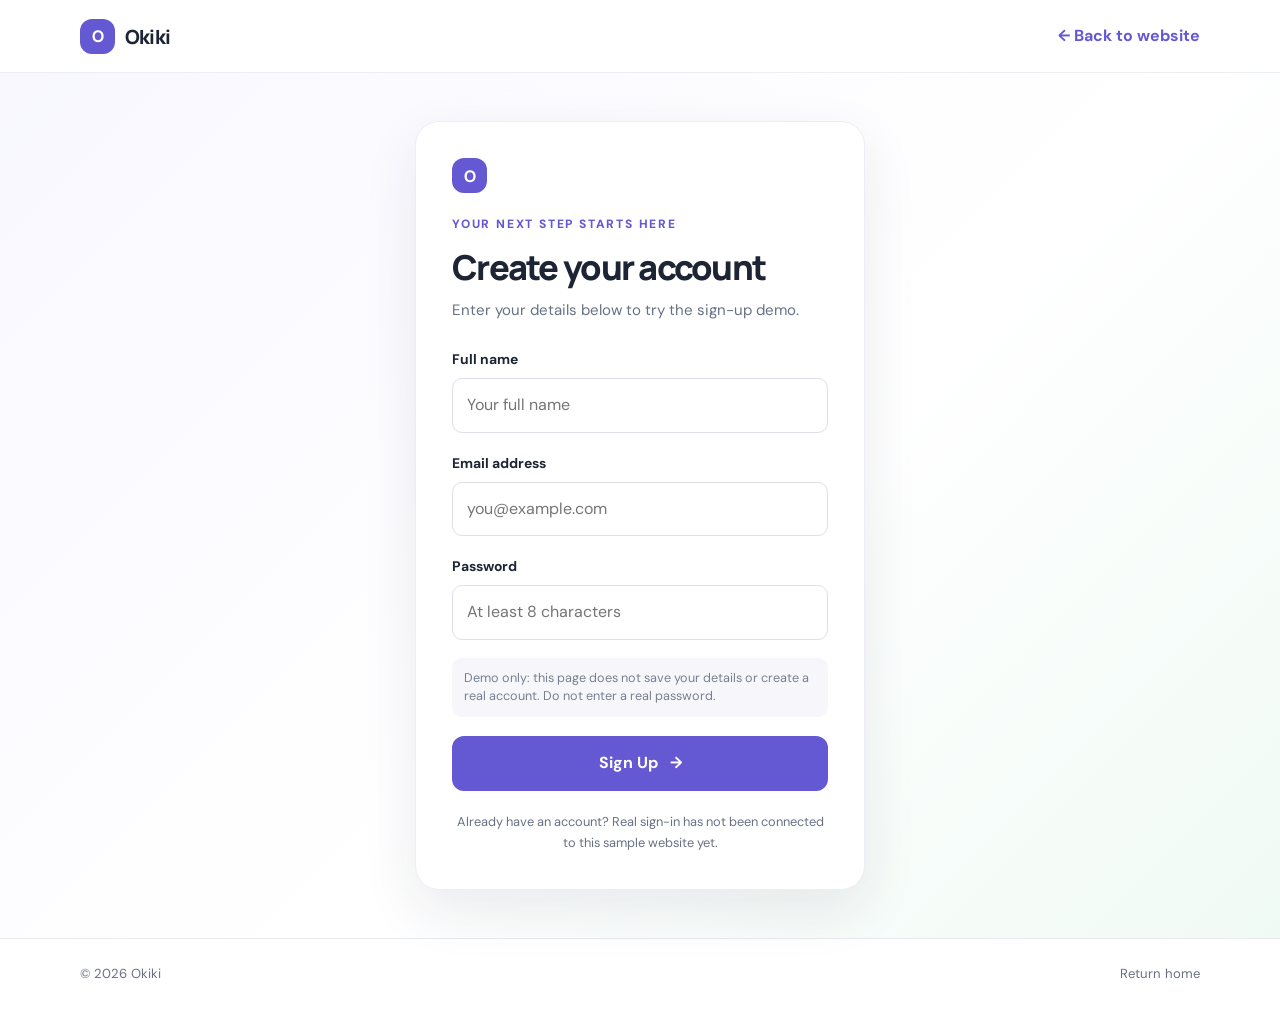
==== signup.html @ ec6d1c78 "Build responsive Okiki website with sign-up demo" ====
<!doctype html>
<html lang="en">
<head>
  <meta charset="utf-8">
  <meta name="viewport" content="width=device-width, initial-scale=1">
  <meta name="description" content="Try the Okiki sign-up demo.">
  <meta name="theme-color" content="#6558d3">
  <title>Sign Up | Okiki</title>
  <link rel="stylesheet" href="css/style.css">
  <script src="js/script.js" defer></script>
</head>
<body class="account-page">
  <header class="site-header">
    <nav class="navbar container" aria-label="Main navigation">
      <a class="brand" href="index.html"><span class="brand-mark">O</span> Okiki</a>
      <a class="text-link" href="index.html">← Back to website</a>
    </nav>
  </header>
  <main class="account-main">
    <section class="account-card">
      <div class="account-logo"><span class="brand-mark">O</span></div>
      <p class="eyebrow">YOUR NEXT STEP STARTS HERE</p>
      <h1>Create your account</h1>
      <p class="account-intro">Enter your details below to try the sign-up demo.</p>
      <form id="signup-form" class="account-form">
        <label for="full-name">Full name</label>
        <input id="full-name" name="name" type="text" placeholder="Your full name" autocomplete="name" required>
        <label for="signup-email">Email address</label>
        <input id="signup-email" name="email" type="email" placeholder="you@example.com" autocomplete="email" required>
        <label for="signup-password">Password</label>
        <input id="signup-password" name="password" type="password" placeholder="At least 8 characters" autocomplete="new-password" minlength="8" required>
        <p class="demo-note">Demo only: this page does not save your details or create a real account. Do not enter a real password.</p>
        <button class="button button-full" type="submit">Sign Up <span aria-hidden="true">→</span></button>
      </form>
      <p class="account-bottom">Already have an account? Real sign-in has not been connected to this sample website yet.</p>
    </section>
  </main>
  <footer class="site-footer"><div class="container footer-content"><p>© <span id="year"></span> Okiki</p><a href="index.html" class="back-top">Return home</a></div></footer>
</body>
</html>
---- css/style.css ----
@import url('https://fonts.googleapis.com/css2?family=DM+Sans:wght@400;500;600;700&family=Manrope:wght@400;500;600;700;800&display=swap');

:root {
  --ink: #1d2433;
  --muted: #687184;
  --purple: #6558d3;
  --purple-dark: #5145b8;
  --lavender: #f3f1ff;
  --green: #dff5e9;
  --line: #e9eaf0;
  --white: #fff;
  --shadow: 0 20px 55px rgba(35, 36, 70, .09);
}
* { box-sizing: border-box; }
html { scroll-behavior: smooth; scroll-padding-top: 92px; }
body { margin: 0; color: var(--ink); background: var(--white); font-family: 'DM Sans', sans-serif; line-height: 1.65; }
a { color: inherit; text-decoration: none; }
button, input, textarea { font: inherit; }
img { max-width: 100%; }
.container { width: min(1120px, calc(100% - 40px)); margin-inline: auto; }
.section { padding: 92px 0; }
.site-header { position: sticky; top: 0; z-index: 20; border-bottom: 1px solid rgba(233,234,240,.8); background: rgba(255,255,255,.94); backdrop-filter: blur(12px); }
.navbar { min-height: 78px; display: flex; align-items: center; justify-content: space-between; gap: 24px; }
.brand { display: inline-flex; align-items: center; gap: 10px; font: 800 1.22rem 'Manrope', sans-serif; letter-spacing: -.04em; }
.brand-mark { display: inline-grid; place-items: center; width: 35px; height: 35px; flex: 0 0 auto; border-radius: 12px; background: var(--purple); color: white; font: 800 1rem 'Manrope', sans-serif; }
.nav-links { display: flex; align-items: center; gap: 30px; }
.nav-link { color: #626a7c; font-size: .93rem; font-weight: 600; transition: color .2s; }
.nav-link:hover, .nav-link.active { color: var(--purple); }
.button { display: inline-flex; align-items: center; justify-content: center; gap: 12px; padding: 14px 21px; border: 0; border-radius: 12px; background: var(--purple); color: white; font-weight: 700; cursor: pointer; transition: background .2s, transform .2s; }
.button:hover { background: var(--purple-dark); transform: translateY(-1px); }
.button-small { padding: 11px 17px; font-size: .9rem; }
.button-full { width: 100%; }
.menu-toggle { display: none; width: 42px; height: 42px; border: 0; border-radius: 10px; background: #f4f3ff; color: var(--purple); font-size: 1.35rem; cursor: pointer; }
.eyebrow { margin: 0 0 13px; color: var(--purple); font-size: .75rem; font-weight: 800; letter-spacing: .15em; }
.hero { overflow: hidden; padding-top: 75px; padding-bottom: 86px; background: radial-gradient(ellipse at 83% 43%, #f0eeff 0, rgba(247,246,255,.3) 34%, transparent 61%); }
.hero-grid { display: grid; grid-template-columns: 1.04fr .96fr; align-items: center; gap: 50px; }
.hero h1, .account-card h1 { max-width: 650px; margin: 0; font: 800 clamp(2.6rem, 5vw, 4.35rem)/1.1 'Manrope', sans-serif; letter-spacing: -.06em; }
.hero h1 span, .about-copy h2 span, .section-heading h2 span, .contact-copy h2 span { color: var(--purple); }
.hero-text { max-width: 540px; margin: 22px 0 27px; color: var(--muted); font-size: 1.08rem; }
.hero-actions { display: flex; align-items: center; flex-wrap: wrap; gap: 23px; }
.text-link, .card-link { color: var(--purple); font-weight: 700; }
.text-link:hover, .card-link:hover { color: var(--purple-dark); }
.trust-note { display: flex; align-items: center; gap: 10px; margin-top: 31px; color: #707789; font-size: .87rem; }
.check-mark { display: grid; place-items: center; width: 22px; height: 22px; border-radius: 50%; background: #e2f7eb; color: #238451; font-weight: 800; }
.hero-art { position: relative; height: 440px; isolation: isolate; }
.art-circle { position: absolute; z-index: -1; border-radius: 50%; }
.circle-one { top: 36px; right: 35px; width: 340px; height: 340px; background: #e8e4ff; }
.circle-two { bottom: 74px; left: 26px; width: 105px; height: 105px; background: #dff5e9; }
.desk-scene { position: absolute; inset: 65px 6px 29px 15px; }
.window-frame { position: absolute; top: 7px; left: 74px; width: 244px; height: 180px; transform: rotate(-3deg); border: 8px solid white; border-radius: 14px; background: white; box-shadow: 0 10px 35px #5b4db91a; }
.window-bar { display: flex; align-items: center; gap: 4px; height: 18px; border-bottom: 1px solid #eff0f6; }
.window-bar i { width: 5px; height: 5px; border-radius: 50%; background: #d9d9e8; }
.window-content { padding: 19px; }
.window-line { width: 55%; height: 7px; margin-bottom: 10px; border-radius: 9px; background: #dcd8ff; }
.window-line.long { width: 85%; background: #e7f6ee; }
.window-block { width: 60px; height: 46px; margin-top: 14px; border-radius: 8px; background: #f6f1ff; }
.person-head { position: absolute; z-index: 2; top: 116px; right: 112px; width: 65px; height: 73px; transform: rotate(5deg); border-radius: 44% 47% 45% 44%; background: #bd7955; }
.person-head::before { position: absolute; top: -6px; left: 0; width: 69px; height: 30px; border-radius: 45px 43px 14px 12px; background: #332b3c; content: ''; }
.person-body { position: absolute; z-index: 1; top: 181px; right: 70px; width: 144px; height: 150px; transform: rotate(-3deg); border-radius: 62px 62px 15px 15px; background: #6c60d8; }
.person-arm { position: absolute; z-index: 3; top: 226px; right: 145px; width: 105px; height: 22px; transform: rotate(38deg); border-radius: 22px; background: #bd7955; }
.desk { position: absolute; right: 0; bottom: 51px; left: 25px; height: 16px; border-radius: 6px; background: #b78e77; box-shadow: 0 12px 0 -4px #d8b8a4; }
.laptop { position: absolute; z-index: 4; bottom: 67px; left: 87px; width: 120px; height: 95px; }
.laptop-screen { height: 82px; border: 7px solid #394155; border-radius: 8px 8px 4px 4px; background: linear-gradient(145deg, #f4f1ff 0 50%, #dff5e9 50%); }
.laptop-base { width: 134px; height: 7px; margin-left: -7px; border-radius: 0 0 8px 8px; background: #778095; }
.plant { position: absolute; right: 9px; bottom: 67px; width: 45px; height: 86px; }
.plant span { position: absolute; bottom: 26px; left: 17px; width: 16px; height: 39px; transform: rotate(-25deg); border-radius: 100% 0 100% 0; background: #62ad83; }
.plant span:nth-child(2) { left: 5px; height: 32px; transform: rotate(-55deg); }
.plant span:nth-child(3) { left: 25px; height: 34px; transform: rotate(35deg); }
.plant i { position: absolute; bottom: 0; left: 8px; width: 30px; height: 24px; border-radius: 4px 4px 12px 12px; background: #d58e73; }
.art-card { position: absolute; display: flex; align-items: center; gap: 10px; padding: 12px 16px; border: 1px solid #efedf9; border-radius: 15px; background: white; box-shadow: var(--shadow); font-size: .8rem; font-weight: 700; }
.art-card-top { top: 34px; right: 0; }
.art-icon { display: grid; place-items: center; width: 31px; height: 31px; border-radius: 9px; background: #f1efff; color: var(--purple); font-size: 1.1rem; }
.art-card-bottom { bottom: 18px; left: 0; padding: 13px 17px; }
.mini-check { display: grid; place-items: center; width: 34px; height: 34px; border-radius: 10px; background: #e0f7e9; color: #258552; font-size: 1.15rem; }
.art-card-bottom strong, .art-card-bottom small { display: block; }
.art-card-bottom small { margin-top: 2px; color: var(--muted); font-weight: 500; }
.about-grid { display: grid; grid-template-columns: 1fr 1fr; align-items: center; gap: 80px; }
.about-image-wrap { position: relative; padding: 0 0 25px 22px; }
.about-image-wrap::before { position: absolute; z-index: 0; top: 24px; bottom: 0; left: 0; width: 76%; border-radius: 24px; background: #e7e3ff; content: ''; }
.about-image { position: relative; z-index: 1; display: block; width: 100%; height: 370px; object-fit: cover; border-radius: 22px; box-shadow: var(--shadow); }
.image-caption { position: absolute; z-index: 2; right: -10px; bottom: 0; display: flex; align-items: center; gap: 9px; padding: 13px 17px; border-radius: 13px; background: white; box-shadow: var(--shadow); font-size: .83rem; font-weight: 700; }
.caption-dot { width: 9px; height: 9px; border-radius: 50%; background: #55ba83; }
.about-copy h2, .section-heading h2, .contact-copy h2 { margin: 0 0 22px; font: 800 clamp(2rem, 3.4vw, 3rem)/1.15 'Manrope', sans-serif; letter-spacing: -.05em; }
.about-copy p:not(.eyebrow), .contact-copy > p:not(.eyebrow) { margin: 0 0 17px; color: var(--muted); }
.about-copy .text-link { display: inline-block; margin-top: 12px; }
.services-section { background: #f8f8fc; }
.section-heading { max-width: 620px; margin: 0 auto 43px; text-align: center; }
.section-heading h2 { margin-bottom: 13px; }
.section-heading > p:last-child { margin: 0; color: var(--muted); }
.service-grid { display: grid; grid-template-columns: repeat(3, 1fr); gap: 22px; }
.service-card { padding: 28px 26px; border: 1px solid #eeedf5; border-radius: 19px; background: white; transition: transform .2s, box-shadow .2s; }
.service-card:hover { transform: translateY(-5px); box-shadow: var(--shadow); }
.service-icon { display: grid; place-items: center; width: 48px; height: 48px; border-radius: 14px; font-size: 1.35rem; font-weight: 800; }
.icon-purple { background: #f0edff; color: #6558d3; }
.icon-green { background: #e4f8ec; color: #278357; }
.icon-orange { background: #fff0e4; color: #c96d33; }
.service-card h3 { margin: 22px 0 9px; font: 800 1.15rem 'Manrope', sans-serif; }
.service-card p { margin: 0 0 21px; color: var(--muted); font-size: .94rem; }
.card-link { font-size: .9rem; }
.contact-grid { display: grid; grid-template-columns: .9fr 1.1fr; align-items: start; gap: 90px; }
.contact-copy h2 { margin-bottom: 18px; }
.contact-detail { display: flex; align-items: center; gap: 13px; margin-top: 28px; color: var(--muted); font-size: .9rem; }
.contact-detail strong { color: var(--ink); }
.contact-icon { display: grid; place-items: center; width: 43px; height: 43px; border-radius: 12px; background: var(--lavender); color: var(--purple); font-size: 1.1rem; }
.contact-form, .account-form { display: flex; flex-direction: column; }
.contact-form { padding: 29px; border: 1px solid var(--line); border-radius: 20px; background: white; box-shadow: var(--shadow); }
label { margin: 0 0 7px; font-size: .87rem; font-weight: 700; }
input, textarea { width: 100%; margin-bottom: 17px; padding: 13px 14px; border: 1px solid #dedfea; border-radius: 10px; outline: none; background: #fff; color: var(--ink); transition: border .2s, box-shadow .2s; }
input:focus, textarea:focus { border-color: var(--purple); box-shadow: 0 0 0 3px #6558d31c; }
textarea { resize: vertical; }
.form-message { margin: 9px 0 0; color: #258552; font-size: .88rem; }
.site-footer { border-top: 1px solid var(--line); background: white; }
.footer-content { display: flex; min-height: 83px; align-items: center; justify-content: space-between; gap: 18px; }
.footer-content p, .back-top { margin: 0; color: var(--muted); font-size: .82rem; }
.footer-brand { font-size: 1rem; }
.footer-brand .brand-mark { width: 29px; height: 29px; border-radius: 9px; font-size: .88rem; }
.back-top:hover { color: var(--purple); }

/* Sign-up and thank-you pages */
.account-page { min-height: 100vh; background: linear-gradient(135deg, #f8f7ff 0%, #fff 55%, #effaf4 100%); }
.account-page .site-header { background: rgba(255,255,255,.9); }
.account-page .navbar { min-height: 72px; }
.account-main { display: grid; min-height: calc(100vh - 155px); place-items: center; padding: 48px 20px; }
.account-card { width: min(100%, 450px); padding: 36px; border: 1px solid #eeedf5; border-radius: 24px; background: white; box-shadow: var(--shadow); }
.account-logo { margin-bottom: 22px; }
.account-card h1 { font-size: 2.15rem; letter-spacing: -.05em; }
.account-intro { margin: 12px 0 25px; color: var(--muted); font-size: .94rem; }
.account-form label { margin-top: 1px; }
.account-form input { margin-bottom: 18px; }
.demo-note { margin: 0 0 19px; padding: 11px 12px; border-radius: 9px; background: #f7f7fb; color: #777f90; font-size: .79rem; line-height: 1.5; }
.account-bottom { margin: 20px 0 0; color: var(--muted); font-size: .8rem; text-align: center; }
.success-icon { display: grid; place-items: center; width: 67px; height: 67px; margin-bottom: 23px; border-radius: 50%; background: #e1f8e9; color: #238451; font-size: 2rem; font-weight: 800; }
.thank-you-card { text-align: center; }
.thank-you-card .success-icon { margin-inline: auto; }
.thank-you-card h1 { font-size: 2.4rem; }
.thank-you-card .button { margin-top: 5px; }
.centered-note { margin: 19px 0 0; text-align: left; }
.account-page .footer-content { min-height: 70px; }

@media (max-width: 850px) {
  .section { padding: 72px 0; }
  .hero-grid { grid-template-columns: 1fr; gap: 20px; }
  .hero-copy { max-width: 680px; }
  .hero-art { width: min(100%, 480px); height: 400px; margin-inline: auto; }
  .about-grid { grid-template-columns: 1fr 1fr; gap: 42px; }
  .about-image { height: 320px; }
  .contact-grid { gap: 40px; }
  .nav-links { gap: 18px; }
}
@media (max-width: 650px) {
  .container { width: min(calc(100% - 32px), 1120px); }
  .navbar { min-height: 68px; }
  .menu-toggle { display: block; }
  .nav-links { position: absolute; top: 68px; right: 0; left: 0; display: none; flex-direction: column; align-items: stretch; gap: 0; padding: 18px 20px 22px; border-bottom: 1px solid var(--line); background: white; box-shadow: 0 14px 25px #20233b0c; }
  .nav-links.open { display: flex; }
  .nav-link { padding: 11px 4px; }
  .nav-links .button { margin-top: 9px; }
  .hero { padding-top: 59px; padding-bottom: 65px; }
  .hero h1 { font-size: clamp(2.55rem, 12vw, 3.55rem); }
  .hero-text { font-size: 1rem; }
  .hero-art { height: 345px; margin-bottom: -15px; transform: scale(.94); transform-origin: top center; }
  .circle-one { top: 25px; right: 12px; width: 280px; height: 280px; }
  .window-frame { left: 45px; transform: scale(.88) rotate(-3deg); transform-origin: top left; }
  .person-head { top: 112px; right: 85px; }
  .person-body { top: 177px; right: 43px; }
  .person-arm { top: 220px; right: 115px; }
  .laptop { left: 62px; }
  .art-card-top { top: 21px; right: 0; }
  .art-card-bottom { bottom: 12px; left: 0; }
  .about-grid, .contact-grid { grid-template-columns: 1fr; gap: 37px; }
  .about-image-wrap { max-width: 500px; }
  .about-image { height: 290px; }
  .image-caption { right: 0; }
  .about-copy h2, .section-heading h2, .contact-copy h2 { font-size: 2.3rem; }
  .service-grid { grid-template-columns: 1fr; gap: 15px; }
  .service-card { padding: 24px; }
  .section-heading { margin-bottom: 31px; }
  .contact-form { padding: 22px; }
  .footer-content { flex-wrap: wrap; padding: 18px 0; }
  .footer-content p { order: 3; width: 100%; }
  .account-card { padding: 28px 22px; }
  .account-main { padding: 35px 16px; }
  .account-card h1 { font-size: 2rem; }
}
@media (prefers-reduced-motion: reduce) {
  html { scroll-behavior: auto; }
  *, *::before, *::after { scroll-behavior: auto !important; transition-duration: .01ms !important; animation-duration: .01ms !important; }
}
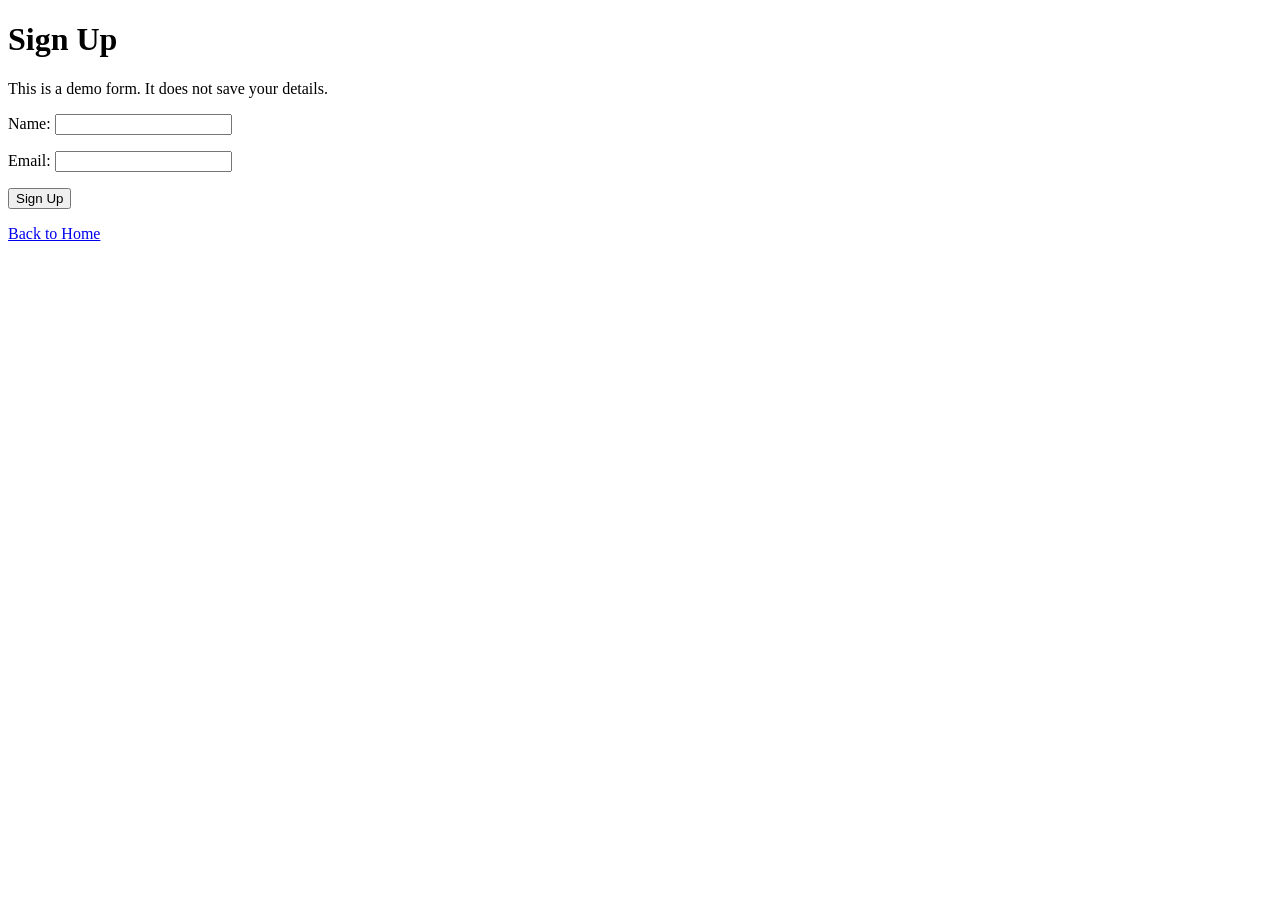
==== commit e608e7d2: "Simplify demo sign-up page" ====
--- a/signup.html
+++ b/signup.html
@@ -1,40 +1,18 @@
-<!doctype html>
+<!DOCTYPE html>
 <html lang="en">
 <head>
-  <meta charset="utf-8">
+  <meta charset="UTF-8">
   <meta name="viewport" content="width=device-width, initial-scale=1">
-  <meta name="description" content="Try the Okiki sign-up demo.">
-  <meta name="theme-color" content="#6558d3">
-  <title>Sign Up | Okiki</title>
-  <link rel="stylesheet" href="css/style.css">
-  <script src="js/script.js" defer></script>
+  <title>Sign Up - Okiki</title>
 </head>
-<body class="account-page">
-  <header class="site-header">
-    <nav class="navbar container" aria-label="Main navigation">
-      <a class="brand" href="index.html"><span class="brand-mark">O</span> Okiki</a>
-      <a class="text-link" href="index.html">← Back to website</a>
-    </nav>
-  </header>
-  <main class="account-main">
-    <section class="account-card">
-      <div class="account-logo"><span class="brand-mark">O</span></div>
-      <p class="eyebrow">YOUR NEXT STEP STARTS HERE</p>
-      <h1>Create your account</h1>
-      <p class="account-intro">Enter your details below to try the sign-up demo.</p>
-      <form id="signup-form" class="account-form">
-        <label for="full-name">Full name</label>
-        <input id="full-name" name="name" type="text" placeholder="Your full name" autocomplete="name" required>
-        <label for="signup-email">Email address</label>
-        <input id="signup-email" name="email" type="email" placeholder="you@example.com" autocomplete="email" required>
-        <label for="signup-password">Password</label>
-        <input id="signup-password" name="password" type="password" placeholder="At least 8 characters" autocomplete="new-password" minlength="8" required>
-        <p class="demo-note">Demo only: this page does not save your details or create a real account. Do not enter a real password.</p>
-        <button class="button button-full" type="submit">Sign Up <span aria-hidden="true">→</span></button>
-      </form>
-      <p class="account-bottom">Already have an account? Real sign-in has not been connected to this sample website yet.</p>
-    </section>
-  </main>
-  <footer class="site-footer"><div class="container footer-content"><p>© <span id="year"></span> Okiki</p><a href="index.html" class="back-top">Return home</a></div></footer>
+<body>
+  <h1>Sign Up</h1>
+  <p>This is a demo form. It does not save your details.</p>
+  <form onsubmit="event.preventDefault(); window.location.href='thank-you.html';">
+    <p><label>Name: <input type="text" required></label></p>
+    <p><label>Email: <input type="email" required></label></p>
+    <button type="submit">Sign Up</button>
+  </form>
+  <p><a href="index.html">Back to Home</a></p>
 </body>
-</html>+</html>
